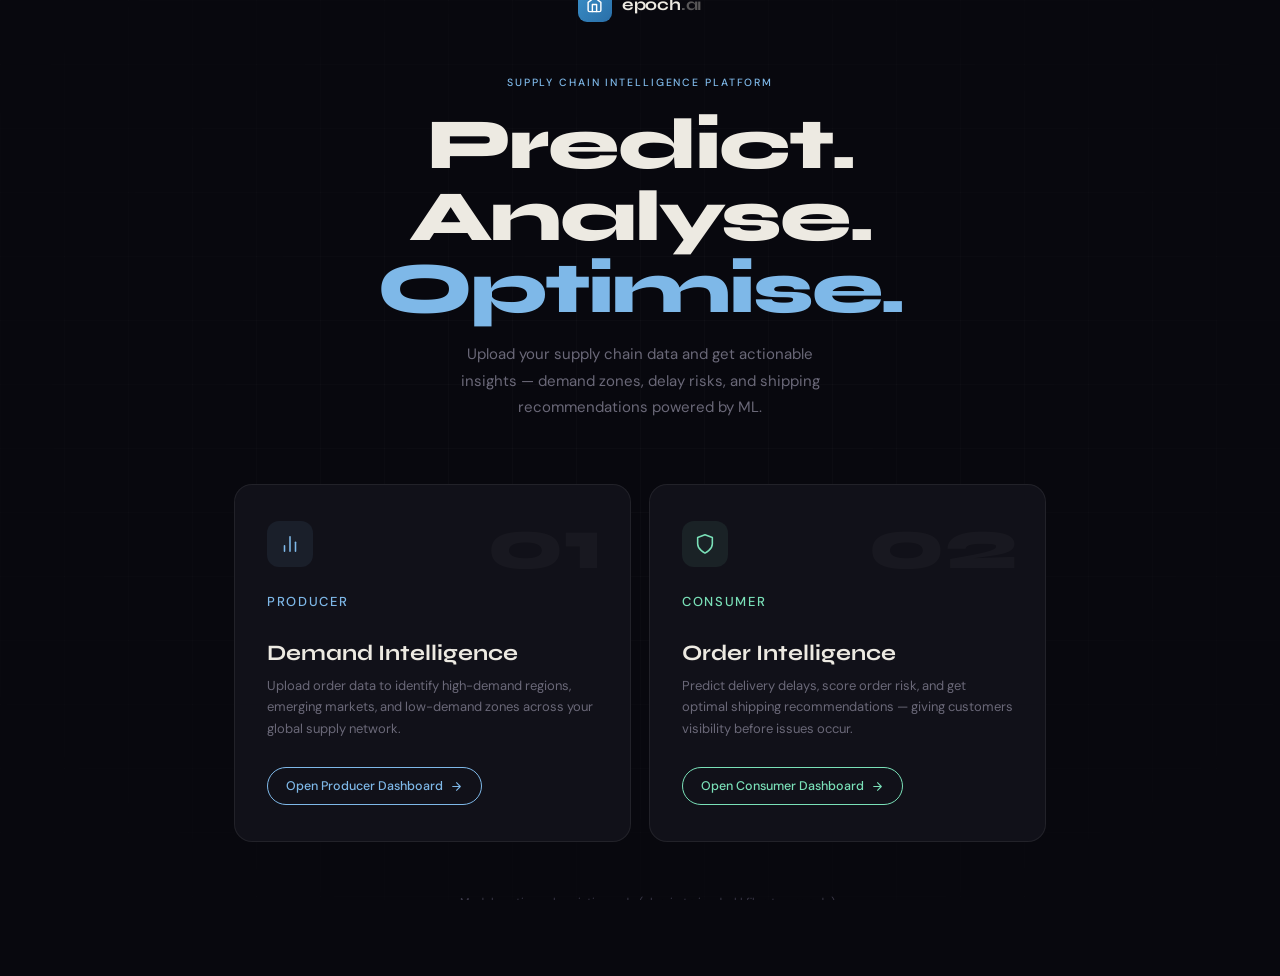
==== frontend/index.html @ 40a0a7fb "Initial commit" ====
<!DOCTYPE html>
<html lang="en">
<head>
<meta charset="UTF-8"/>
<meta name="viewport" content="width=device-width,initial-scale=1.0"/>
<title>epoch — Supply Chain Intelligence</title>
<link rel="stylesheet" href="styles.css"/>
<style>
  /* Landing-specific overrides */
  body{display:flex;align-items:center;justify-content:center;min-height:100vh}

  .grid-bg{
    position:fixed;inset:0;pointer-events:none;
    background-image:
      linear-gradient(rgba(255,255,255,0.02) 1px,transparent 1px),
      linear-gradient(90deg,rgba(255,255,255,0.02) 1px,transparent 1px);
    background-size:64px 64px;
    mask-image:radial-gradient(ellipse 80% 80% at 50% 45%,black 15%,transparent 100%);
  }

  .wrap{
    position:relative;z-index:1;
    display:flex;flex-direction:column;align-items:center;
    padding:64px 24px;width:100%;max-width:860px;
  }

  .logo{
    display:flex;align-items:center;gap:10px;margin-bottom:52px;
  }
  .logo-mark{
    width:34px;height:34px;border-radius:9px;
    background:linear-gradient(135deg,#3A8FC8,#2A6FA8);
    display:flex;align-items:center;justify-content:center;
  }
  .logo-mark svg{width:17px;height:17px;stroke:#fff;stroke-width:2}
  .logo-name{font-family:'Syne',sans-serif;font-size:17px;font-weight:700;letter-spacing:-.01em}
  .logo-name span{opacity:.35}

  .hero-eyebrow{
    font-size:10.5px;font-weight:500;letter-spacing:.18em;text-transform:uppercase;
    color:var(--P);margin-bottom:18px;text-align:center;
  }
  .hero-title{
    font-family:'Syne',sans-serif;font-size:clamp(40px,7vw,72px);
    font-weight:800;line-height:1.0;text-align:center;
    letter-spacing:-.03em;margin-bottom:16px;
  }
  .hero-title em{font-style:normal;color:var(--P)}
  .hero-sub{
    font-size:15px;color:var(--muted);text-align:center;
    max-width:400px;line-height:1.75;margin-bottom:64px;
  }

  /* Portal cards */
  .portals{display:grid;grid-template-columns:1fr 1fr;gap:18px;width:100%}
  @media(max-width:580px){.portals{grid-template-columns:1fr}}

  .portal{
    position:relative;cursor:pointer;
    border:1px solid var(--border);border-radius:var(--radius-lg);
    background:var(--surface);padding:36px 32px;overflow:hidden;
    transition:transform .3s cubic-bezier(.22,1,.36,1),border-color .25s;
    text-align:left;
  }
  .portal::after{
    content:'';position:absolute;inset:0;border-radius:var(--radius-lg);
    opacity:0;transition:opacity .25s;
  }
  .portal.P::after{background:var(--P-glow)}
  .portal.C::after{background:var(--C-glow)}
  .portal:hover{transform:translateY(-4px)}
  .portal.P:hover{border-color:var(--P-border)}
  .portal.C:hover{border-color:var(--C-border)}
  .portal:hover::after{opacity:1}

  .portal-num{
    position:absolute;top:24px;right:28px;
    font-family:'Syne',sans-serif;font-size:72px;font-weight:800;
    line-height:1;opacity:.03;pointer-events:none;user-select:none;
  }
  .portal-icon{
    width:46px;height:46px;border-radius:12px;
    display:flex;align-items:center;justify-content:center;margin-bottom:24px;
  }
  .P .portal-icon{background:var(--P-glow)}
  .C .portal-icon{background:var(--C-glow)}
  .portal-icon svg{width:22px;height:22px}
  .P .portal-icon svg{stroke:var(--P)}
  .C .portal-icon svg{stroke:var(--C)}

  .portal-tag{
    font-size:10px;font-weight:500;letter-spacing:.13em;
    text-transform:uppercase;margin-bottom:8px;
  }
  .P .portal-tag{color:var(--P)}
  .C .portal-tag{color:var(--C)}

  .portal h3{
    font-family:'Syne',sans-serif;font-size:22px;font-weight:700;
    margin-bottom:10px;color:var(--text);
  }
  .portal p{font-size:13px;color:var(--muted);line-height:1.65;margin-bottom:28px}

  .portal-cta{
    display:inline-flex;align-items:center;gap:7px;
    font-size:12.5px;font-weight:500;padding:8px 18px;
    border-radius:100px;border:1px solid;
    transition:background .15s,color .15s;
  }
  .P .portal-cta{border-color:var(--P);color:var(--P)}
  .P .portal-cta:hover{background:var(--P);color:#08080E}
  .C .portal-cta{border-color:var(--C);color:var(--C)}
  .C .portal-cta:hover{background:var(--C);color:#08080E}
  .portal-cta svg{width:13px;height:13px;stroke:currentColor}

  /* Status pill */
  .status-row{
    display:flex;align-items:center;gap:8px;margin-top:52px;
    font-size:11.5px;color:var(--faint);
  }
  .status-dot{width:6px;height:6px;border-radius:50%;background:#7AE0B8;animation:pulse 2s infinite}
  @keyframes pulse{0%,100%{opacity:1}50%{opacity:.4}}
</style>
</head>
<body>
<div class="grid-bg"></div>
<div class="wrap">

  <div class="logo">
    <div class="logo-mark">
      <svg viewBox="0 0 24 24" fill="none" stroke-width="2" stroke-linecap="round" stroke-linejoin="round">
        <path d="M3 9l9-7 9 7v11a2 2 0 0 1-2 2H5a2 2 0 0 1-2-2z"/>
        <polyline points="9 22 9 12 15 12 15 22"/>
      </svg>
    </div>
    <div class="logo-name">epoch<span>.ai</span></div>
  </div>

  <p class="hero-eyebrow">Supply Chain Intelligence Platform</p>
  <h1 class="hero-title">Predict.<br/>Analyse.<br/><em>Optimise.</em></h1>
  <p class="hero-sub">Upload your supply chain data and get actionable insights — demand zones, delay risks, and shipping recommendations powered by ML.</p>

  <div class="portals">
    <!-- Producer Portal -->
    <div class="portal P" onclick="window.location='/producer'">
      <span class="portal-num">01</span>
      <div class="portal-icon">
        <svg viewBox="0 0 24 24" fill="none" stroke-width="1.7" stroke-linecap="round" stroke-linejoin="round">
          <line x1="18" y1="20" x2="18" y2="10"/><line x1="12" y1="20" x2="12" y2="4"/>
          <line x1="6" y1="20" x2="6" y2="14"/>
        </svg>
      </div>
      <p class="portal-tag">Producer</p>
      <h3>Demand Intelligence</h3>
      <p>Upload order data to identify high-demand regions, emerging markets, and low-demand zones across your global supply network.</p>
      <div class="portal-cta">
        Open Producer Dashboard
        <svg viewBox="0 0 24 24" fill="none" stroke-width="2" stroke-linecap="round" stroke-linejoin="round"><path d="M5 12h14M12 5l7 7-7 7"/></svg>
      </div>
    </div>

    <!-- Consumer Portal -->
    <div class="portal C" onclick="window.location='/consumer'">
      <span class="portal-num">02</span>
      <div class="portal-icon">
        <svg viewBox="0 0 24 24" fill="none" stroke-width="1.7" stroke-linecap="round" stroke-linejoin="round">
          <path d="M12 22s8-4 8-10V5l-8-3-8 3v7c0 6 8 10 8 10z"/>
        </svg>
      </div>
      <p class="portal-tag">Consumer</p>
      <h3>Order Intelligence</h3>
      <p>Predict delivery delays, score order risk, and get optimal shipping recommendations — giving customers visibility before issues occur.</p>
      <div class="portal-cta">
        Open Consumer Dashboard
        <svg viewBox="0 0 24 24" fill="none" stroke-width="2" stroke-linecap="round" stroke-linejoin="round"><path d="M5 12h14M12 5l7 7-7 7"/></svg>
      </div>
    </div>
  </div>

  <div class="status-row">
    <span class="status-dot"></span>
    Models active — heuristic mode (plug in trained .pkl files to upgrade)
  </div>
</div>
</body>
</html>
---- frontend/styles.css ----
/* epoch/frontend/styles.css */

@import url('https://fonts.googleapis.com/css2?family=Syne:wght@400;700;800&family=DM+Sans:ital,wght@0,300;0,400;0,500;1,400&family=JetBrains+Mono:wght@400;500&display=swap');

*,*::before,*::after{box-sizing:border-box;margin:0;padding:0}

:root{
  --bg:         #08080E;
  --surface:    #111119;
  --surface2:   #191923;
  --surface3:   #21212E;
  --border:     rgba(255,255,255,0.07);
  --border-md:  rgba(255,255,255,0.12);
  --text:       #EDEAE2;
  --muted:      #6A6878;
  --faint:      #3A3848;

  /* Producer accent — electric blue */
  --P:          #7EB8E8;
  --P-glow:     rgba(126,184,232,0.08);
  --P-border:   rgba(126,184,232,0.25);

  /* Consumer accent — mint green */
  --C:          #7AE0B8;
  --C-glow:     rgba(122,224,184,0.08);
  --C-border:   rgba(122,224,184,0.25);

  /* Zone colours */
  --high:       #7AE0B8;
  --high-bg:    rgba(122,224,184,0.10);
  --emerging:   #E8C97A;
  --emerging-bg:rgba(232,201,122,0.10);
  --low:        #E87A7A;
  --low-bg:     rgba(232,122,122,0.10);

  /* Risk tiers */
  --critical:   #FF6B6B;
  --risk-high:  #E8A07A;
  --risk-med:   #E8D07A;
  --risk-low:   #7AE0B8;

  --font:       'DM Sans', sans-serif;
  --font-head:  'Syne', sans-serif;
  --font-mono:  'JetBrains Mono', monospace;

  --radius:     12px;
  --radius-lg:  18px;
  --radius-sm:  8px;
}

html,body{height:100%;font-family:var(--font);background:var(--bg);color:var(--text);overflow-x:hidden;font-size:15px;line-height:1.6}

/* ── Typography ── */
h1,h2,h3,h4{font-family:var(--font-head);font-weight:700;line-height:1.1}
h1{font-size:clamp(32px,5vw,52px);letter-spacing:-.03em}
h2{font-size:24px;letter-spacing:-.02em}
h3{font-size:18px}
h4{font-size:14px;font-weight:500;font-family:var(--font)}
p{color:var(--muted);line-height:1.7}
code,pre{font-family:var(--font-mono)}

/* ── Layout ── */
.layout{display:flex;min-height:100vh}

.sidebar{
  width:240px;flex-shrink:0;
  background:var(--surface);border-right:1px solid var(--border);
  display:flex;flex-direction:column;
  padding:24px 0 28px;
  position:sticky;top:0;height:100vh;overflow-y:auto;
}

.main{flex:1;padding:48px 48px 64px;overflow-y:auto;max-width:1200px}

/* ── Sidebar internals ── */
.sb-logo{
  display:flex;align-items:center;gap:10px;
  padding:0 20px 24px;border-bottom:1px solid var(--border);margin-bottom:20px;
}
.sb-logo .mark{
  width:30px;height:30px;border-radius:8px;
  display:flex;align-items:center;justify-content:center;flex-shrink:0;
}
.sb-logo .mark svg{width:16px;height:16px;stroke:#fff}
.sb-logo .name{font-family:var(--font-head);font-size:15px;font-weight:700}
.sb-logo .name span{opacity:.45}

.sb-section{padding:0 12px;margin-bottom:4px}
.sb-label{font-size:10px;letter-spacing:.12em;text-transform:uppercase;color:var(--muted);padding:0 8px;margin-bottom:4px;margin-top:16px}
.nav-item{
  display:flex;align-items:center;gap:10px;
  padding:8px;border-radius:var(--radius-sm);cursor:pointer;
  font-size:13.5px;color:var(--muted);transition:all .15s;
}
.nav-item svg{width:15px;height:15px;flex-shrink:0;stroke:currentColor}
.nav-item:hover{background:var(--surface2);color:var(--text)}
.nav-item.active{background:var(--surface2);color:var(--text)}

.sb-footer{
  margin-top:auto;padding:16px 20px 0;
  border-top:1px solid var(--border);
  font-size:11px;color:var(--faint);
}

/* ── Back button ── */
.back-btn{
  position:fixed;top:20px;left:20px;z-index:200;
  display:flex;align-items:center;gap:6px;
  font-size:12px;font-weight:500;color:var(--muted);
  background:var(--surface);border:1px solid var(--border);
  border-radius:100px;padding:6px 14px;cursor:pointer;
  text-decoration:none;transition:color .15s,border-color .15s;
}
.back-btn:hover{color:var(--text);border-color:var(--border-md)}
.back-btn svg{width:13px;height:13px;stroke:currentColor}

/* ── Page header ── */
.page-header{margin-bottom:36px}
.eyebrow{
  font-size:10px;font-weight:500;letter-spacing:.16em;
  text-transform:uppercase;margin-bottom:10px;
}
.page-header p{font-size:14px;margin-top:6px}

/* ── Stat cards ── */
.stats-row{display:grid;grid-template-columns:repeat(auto-fit,minmax(150px,1fr));gap:14px;margin-bottom:32px}
.stat-card{
  background:var(--surface);border:1px solid var(--border);
  border-radius:var(--radius);padding:18px 20px;
}
.stat-card .label{font-size:11px;color:var(--muted);margin-bottom:8px;text-transform:uppercase;letter-spacing:.08em}
.stat-card .value{font-family:var(--font-head);font-size:28px;font-weight:700}

/* ── Section heading ── */
.section-head{
  font-family:var(--font-head);font-size:13px;font-weight:700;
  letter-spacing:.08em;text-transform:uppercase;color:var(--muted);
  margin-bottom:14px;display:flex;align-items:center;gap:10px;
}
.section-head::after{content:'';flex:1;height:1px;background:var(--border)}

/* ── Upload zone ── */
.upload-zone{
  border:1.5px dashed var(--border-md);border-radius:var(--radius-lg);
  padding:48px 32px;text-align:center;cursor:pointer;
  transition:border-color .2s,background .2s;margin-bottom:28px;
  background:var(--surface);
}
.upload-zone:hover,.upload-zone.drag{border-color:var(--P);background:var(--P-glow)}
.upload-zone.consumer:hover,.upload-zone.consumer.drag{border-color:var(--C);background:var(--C-glow)}
.upload-zone .upload-icon{width:44px;height:44px;margin:0 auto 14px;opacity:.4}
.upload-zone h4{font-size:14px;font-weight:500;color:var(--text);margin-bottom:6px}
.upload-zone p{font-size:12px}
.upload-zone input{display:none}

/* ── Buttons ── */
.btn{
  display:inline-flex;align-items:center;gap:8px;
  padding:9px 20px;border-radius:100px;font-size:13px;font-weight:500;
  border:1px solid;cursor:pointer;font-family:var(--font);transition:all .15s;
  text-decoration:none;
}
.btn-producer{border-color:var(--P);color:var(--P);background:transparent}
.btn-producer:hover{background:var(--P);color:#08080E}
.btn-consumer{border-color:var(--C);color:var(--C);background:transparent}
.btn-consumer:hover{background:var(--C);color:#08080E}
.btn svg{width:14px;height:14px;stroke:currentColor}

/* ── Filter bar ── */
.filter-bar{display:flex;align-items:center;gap:10px;margin-bottom:16px;flex-wrap:wrap}
.filter-btn{
  padding:5px 14px;border-radius:100px;font-size:12px;font-weight:500;
  border:1px solid var(--border);background:transparent;color:var(--muted);
  cursor:pointer;transition:all .15s;font-family:var(--font);
}
.filter-btn:hover{border-color:var(--border-md);color:var(--text)}
.filter-btn.active{border-color:var(--P);color:var(--P);background:var(--P-glow)}
.filter-btn.active.consumer{border-color:var(--C);color:var(--C);background:var(--C-glow)}

/* ── Table ── */
.table-wrap{overflow-x:auto;border-radius:var(--radius-lg);border:1px solid var(--border)}
table{width:100%;border-collapse:collapse;font-size:13px}
thead{background:var(--surface2)}
thead th{
  padding:12px 16px;text-align:left;font-size:10.5px;font-weight:500;
  letter-spacing:.09em;text-transform:uppercase;color:var(--muted);
  white-space:nowrap;
}
tbody tr{border-top:1px solid var(--border);transition:background .1s}
tbody tr:hover{background:var(--surface2)}
tbody td{padding:11px 16px;color:var(--text);white-space:nowrap}
.td-muted{color:var(--muted)}
.td-mono{font-family:var(--font-mono);font-size:12px}

/* ── Zone / Risk badges ── */
.badge{
  display:inline-flex;align-items:center;gap:5px;
  font-size:11px;font-weight:500;padding:3px 10px;border-radius:100px;
  white-space:nowrap;
}
.badge-high    {background:var(--high-bg);color:var(--high)}
.badge-emerging{background:var(--emerging-bg);color:var(--emerging)}
.badge-low     {background:var(--low-bg);color:var(--low)}
.badge-critical{background:rgba(255,107,107,.12);color:var(--critical)}
.badge-risk-high{background:rgba(232,160,122,.12);color:var(--risk-high)}
.badge-risk-med {background:rgba(232,208,122,.12);color:var(--risk-med)}
.badge-risk-low {background:var(--high-bg);color:var(--high)}
.badge::before{content:'';width:5px;height:5px;border-radius:50%;background:currentColor;flex-shrink:0}

/* ── Score bar ── */
.score-bar{display:flex;align-items:center;gap:8px}
.bar-track{flex:1;height:4px;background:var(--surface3);border-radius:2px;min-width:60px}
.bar-fill{height:100%;border-radius:2px;transition:width .4s}
.score-num{font-family:var(--font-mono);font-size:12px;color:var(--muted);min-width:36px;text-align:right}

/* ── Progress / loading ── */
.loader{
  display:flex;flex-direction:column;align-items:center;
  justify-content:center;padding:64px 0;gap:14px;
}
.spinner{
  width:32px;height:32px;border:2px solid var(--border);
  border-top-color:var(--P);border-radius:50%;
  animation:spin .8s linear infinite;
}
.spinner.consumer{border-top-color:var(--C)}
@keyframes spin{to{transform:rotate(360deg)}}
.loader p{font-size:13px}

/* ── Empty state ── */
.empty{
  text-align:center;padding:64px 32px;
  border:1.5px dashed var(--border);border-radius:var(--radius-lg);
}
.empty svg{width:40px;height:40px;stroke:var(--faint);margin:0 auto 16px}
.empty h4{font-size:15px;color:var(--muted);margin-bottom:6px;font-family:var(--font)}

/* ── Toast ── */
#toast{
  position:fixed;bottom:24px;right:24px;z-index:999;
  background:var(--surface2);border:1px solid var(--border-md);
  border-radius:var(--radius);padding:12px 18px;font-size:13px;
  display:none;max-width:320px;
}
#toast.error{border-color:rgba(232,122,122,.4);color:var(--low)}
#toast.show{display:block;animation:fadeUp .25s ease}
@keyframes fadeUp{from{opacity:0;transform:translateY(8px)}to{opacity:1;transform:translateY(0)}}

/* ── Responsive ── */
@media(max-width:768px){
  .sidebar{display:none}
  .main{padding:80px 20px 48px}
  .stats-row{grid-template-columns:1fr 1fr}
}
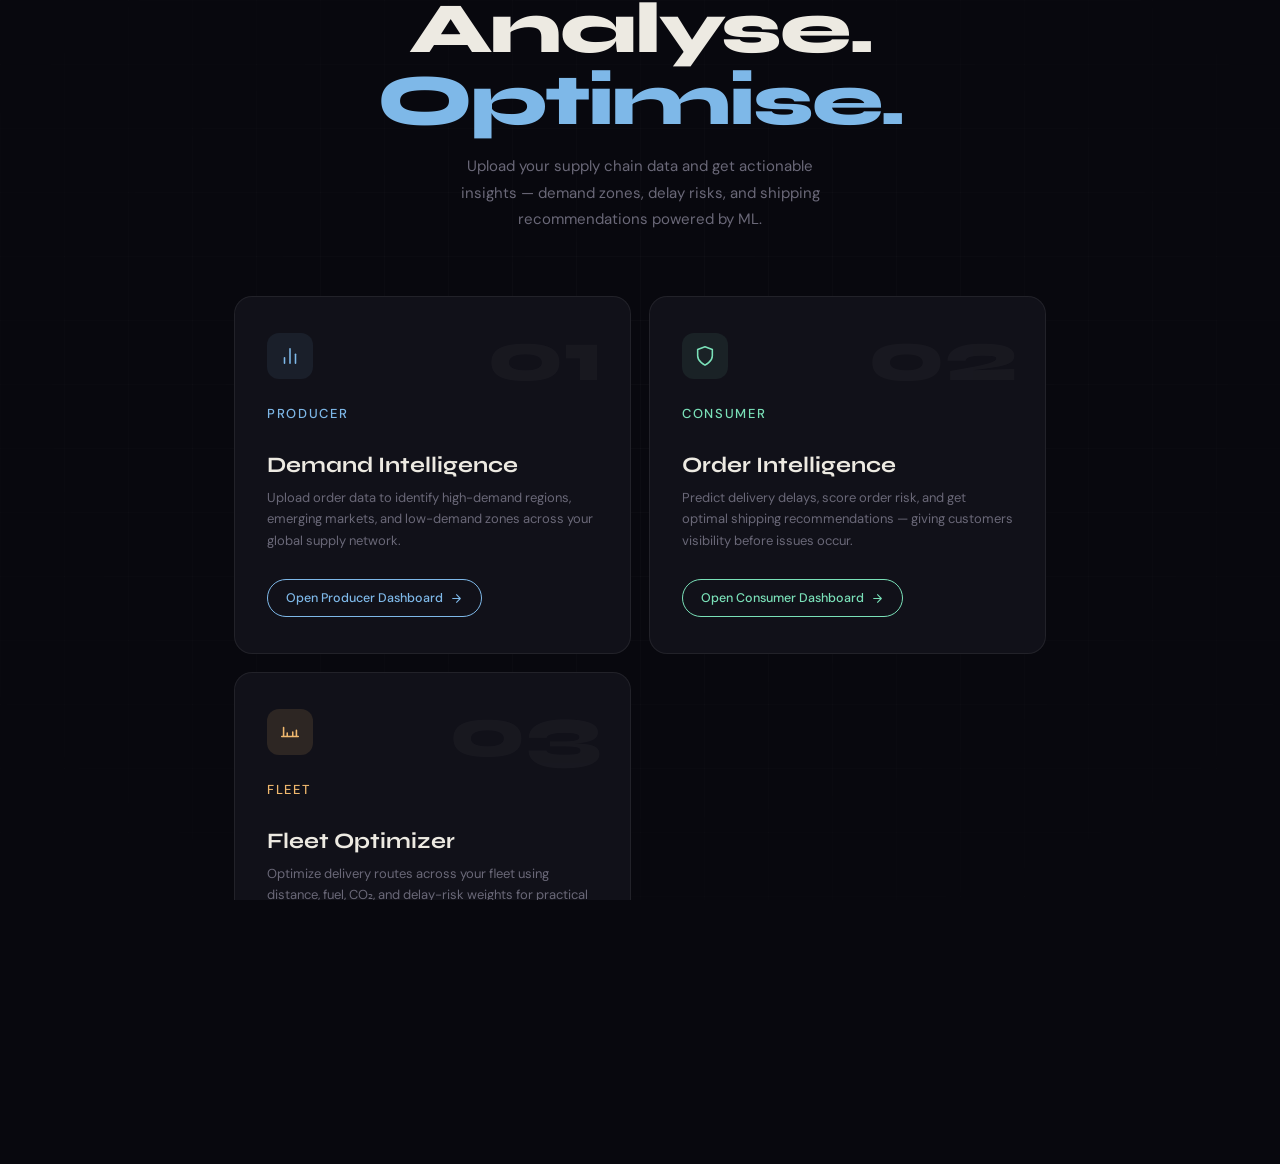
==== commit a7ef684f: "first merge" ====
--- a/frontend/index.html
+++ b/frontend/index.html
@@ -68,9 +68,11 @@
   }
   .portal.P::after{background:var(--P-glow)}
   .portal.C::after{background:var(--C-glow)}
+  .portal.F::after{background:rgba(240,184,110,0.12)}
   .portal:hover{transform:translateY(-4px)}
   .portal.P:hover{border-color:var(--P-border)}
   .portal.C:hover{border-color:var(--C-border)}
+  .portal.F:hover{border-color:rgba(240,184,110,0.35)}
   .portal:hover::after{opacity:1}
 
   .portal-num{
@@ -84,9 +86,11 @@
   }
   .P .portal-icon{background:var(--P-glow)}
   .C .portal-icon{background:var(--C-glow)}
+  .F .portal-icon{background:rgba(240,184,110,0.12)}
   .portal-icon svg{width:22px;height:22px}
   .P .portal-icon svg{stroke:var(--P)}
   .C .portal-icon svg{stroke:var(--C)}
+  .F .portal-icon svg{stroke:#F0B86E}
 
   .portal-tag{
     font-size:10px;font-weight:500;letter-spacing:.13em;
@@ -94,6 +98,7 @@
   }
   .P .portal-tag{color:var(--P)}
   .C .portal-tag{color:var(--C)}
+  .F .portal-tag{color:#F0B86E}
 
   .portal h3{
     font-family:'Syne',sans-serif;font-size:22px;font-weight:700;
@@ -111,6 +116,8 @@
   .P .portal-cta:hover{background:var(--P);color:#08080E}
   .C .portal-cta{border-color:var(--C);color:var(--C)}
   .C .portal-cta:hover{background:var(--C);color:#08080E}
+  .F .portal-cta{border-color:#F0B86E;color:#F0B86E}
+  .F .portal-cta:hover{background:#F0B86E;color:#08080E}
   .portal-cta svg{width:13px;height:13px;stroke:currentColor}
 
   /* Status pill */
@@ -175,6 +182,23 @@
         <svg viewBox="0 0 24 24" fill="none" stroke-width="2" stroke-linecap="round" stroke-linejoin="round"><path d="M5 12h14M12 5l7 7-7 7"/></svg>
       </div>
     </div>
+
+    <!-- Fleet Optimizer Portal -->
+    <div class="portal F" onclick="window.location='/fleet'">
+      <span class="portal-num">03</span>
+      <div class="portal-icon">
+        <svg viewBox="0 0 24 24" fill="none" stroke-width="1.7" stroke-linecap="round" stroke-linejoin="round">
+          <path d="M3 17h18M5 17V7m14 10V10M9 17V13m6 4v-5"/>
+        </svg>
+      </div>
+      <p class="portal-tag">Fleet</p>
+      <h3>Fleet Optimizer</h3>
+      <p>Optimize delivery routes across your fleet using distance, fuel, CO₂, and delay-risk weights for practical multi-objective planning.</p>
+      <div class="portal-cta">
+        Open Fleet Optimizer
+        <svg viewBox="0 0 24 24" fill="none" stroke-width="2" stroke-linecap="round" stroke-linejoin="round"><path d="M5 12h14M12 5l7 7-7 7"/></svg>
+      </div>
+    </div>
   </div>
 
   <div class="status-row">
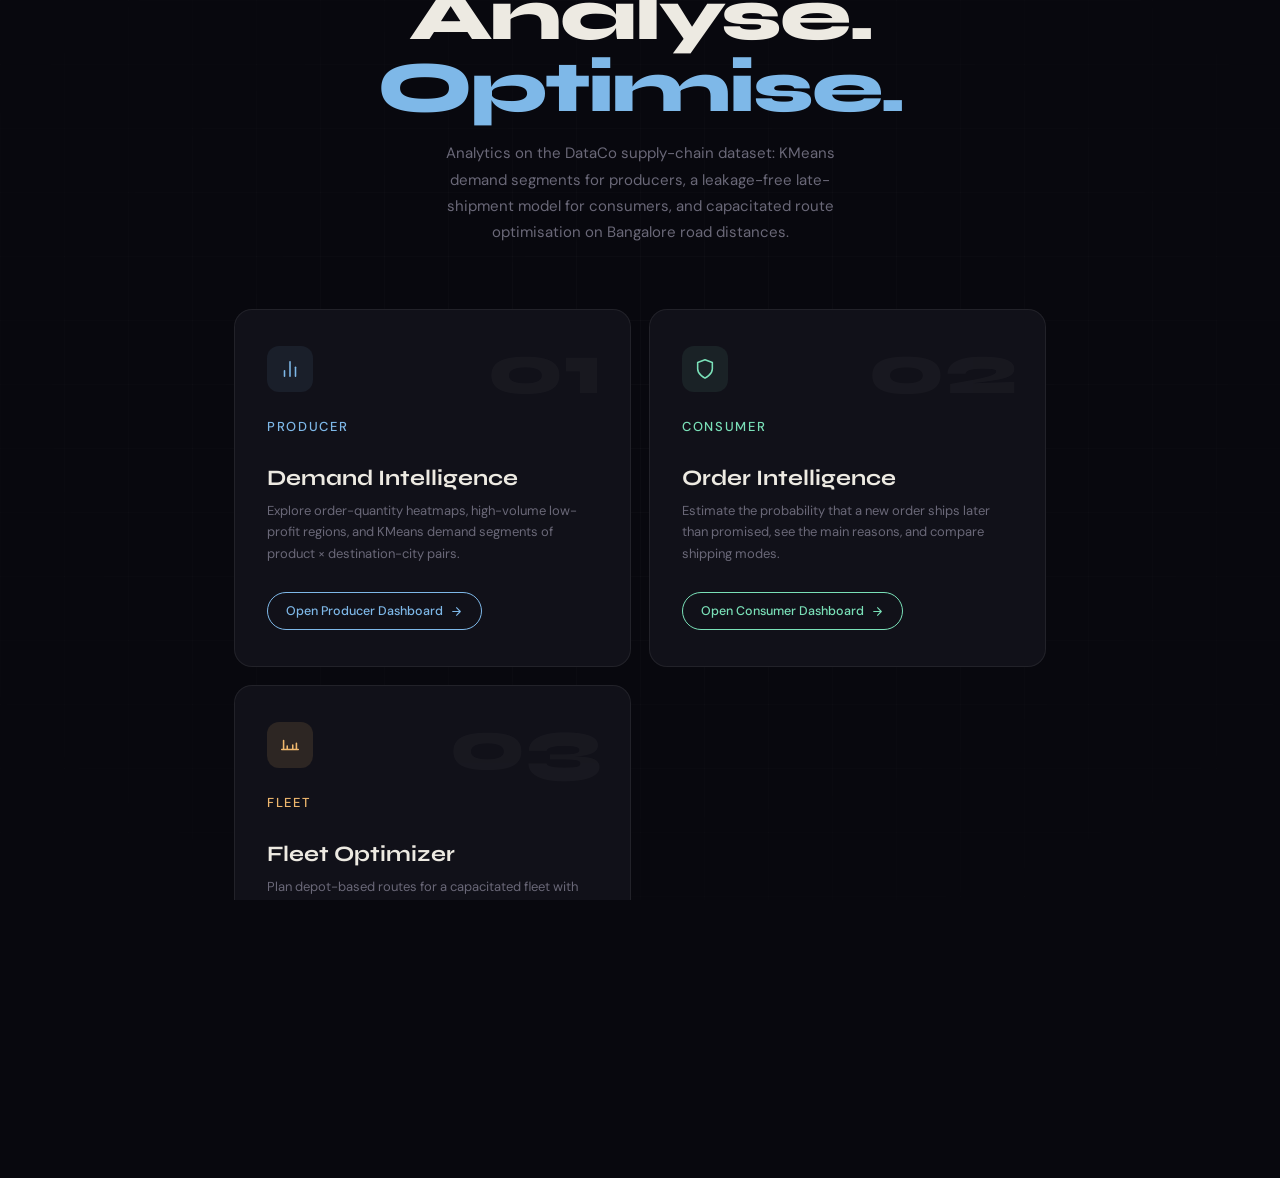
==== commit 98d790ba: "Tasks 5-7: leakage-free delay model, KMeans demand segments, new consumer/producer/fleet UI Consumer" ====
--- a/frontend/index.html
+++ b/frontend/index.html
@@ -145,7 +145,7 @@
 
   <p class="hero-eyebrow">Supply Chain Intelligence Platform</p>
   <h1 class="hero-title">Predict.<br/>Analyse.<br/><em>Optimise.</em></h1>
-  <p class="hero-sub">Upload your supply chain data and get actionable insights — demand zones, delay risks, and shipping recommendations powered by ML.</p>
+  <p class="hero-sub">Analytics on the DataCo supply-chain dataset: KMeans demand segments for producers, a leakage-free late-shipment model for consumers, and capacitated route optimisation on Bangalore road distances.</p>
 
   <div class="portals">
     <!-- Producer Portal -->
@@ -159,7 +159,7 @@
       </div>
       <p class="portal-tag">Producer</p>
       <h3>Demand Intelligence</h3>
-      <p>Upload order data to identify high-demand regions, emerging markets, and low-demand zones across your global supply network.</p>
+      <p>Explore order-quantity heatmaps, high-volume low-profit regions, and KMeans demand segments of product × destination-city pairs.</p>
       <div class="portal-cta">
         Open Producer Dashboard
         <svg viewBox="0 0 24 24" fill="none" stroke-width="2" stroke-linecap="round" stroke-linejoin="round"><path d="M5 12h14M12 5l7 7-7 7"/></svg>
@@ -176,7 +176,7 @@
       </div>
       <p class="portal-tag">Consumer</p>
       <h3>Order Intelligence</h3>
-      <p>Predict delivery delays, score order risk, and get optimal shipping recommendations — giving customers visibility before issues occur.</p>
+      <p>Estimate the probability that a new order ships later than promised, see the main reasons, and compare shipping modes.</p>
       <div class="portal-cta">
         Open Consumer Dashboard
         <svg viewBox="0 0 24 24" fill="none" stroke-width="2" stroke-linecap="round" stroke-linejoin="round"><path d="M5 12h14M12 5l7 7-7 7"/></svg>
@@ -193,7 +193,7 @@
       </div>
       <p class="portal-tag">Fleet</p>
       <h3>Fleet Optimizer</h3>
-      <p>Optimize delivery routes across your fleet using distance, fuel, CO₂, and delay-risk weights for practical multi-objective planning.</p>
+      <p>Plan depot-based routes for a capacitated fleet with greedy, a genetic algorithm or OR-Tools, compared against greedy and order-as-received routes.</p>
       <div class="portal-cta">
         Open Fleet Optimizer
         <svg viewBox="0 0 24 24" fill="none" stroke-width="2" stroke-linecap="round" stroke-linejoin="round"><path d="M5 12h14M12 5l7 7-7 7"/></svg>
@@ -203,8 +203,19 @@
 
   <div class="status-row">
     <span class="status-dot"></span>
-    Models active — heuristic mode (plug in trained .pkl files to upgrade)
+    <span id="status-text">Checking backend…</span>
   </div>
 </div>
+<script>
+  fetch("/api/health").then((r) => r.json()).then((h) => {
+    const a = h.artifacts || {};
+    const mark = (ok, label) => `${label} ${ok ? "ready" : "missing"}`;
+    document.getElementById("status-text").textContent = [
+      mark(a.delay_model, "late-shipment model"),
+      mark(a.demand_segments, "demand segments"),
+      mark(a.road_graph, "road graph"),
+    ].join(" · ") + (a.delay_model && a.demand_segments && a.road_graph ? "" : " (see README: training scripts)");
+  }).catch(() => { document.getElementById("status-text").textContent = "Backend not reachable"; });
+</script>
 </body>
 </html>
--- a/frontend/styles.css
+++ b/frontend/styles.css
@@ -70,7 +70,7 @@
   position:sticky;top:0;height:100vh;overflow-y:auto;
 }
 
-.main{flex:1;padding:48px 48px 64px;overflow-y:auto;max-width:1200px}
+.main{flex:1;display:flex;flex-direction:column;padding:48px 48px 64px;overflow-y:auto;max-width:1200px}
 
 /* ── Sidebar internals ── */
 .sb-logo{
@@ -104,14 +104,23 @@
 
 /* ── Back button ── */
 .back-btn{
-  position:fixed;top:20px;left:20px;z-index:200;
-  display:flex;align-items:center;gap:6px;
+  position:sticky;top:18px;left:0;z-index:40;
+  display:inline-flex;align-items:center;gap:8px;
+  align-self:flex-start;
+  margin:2px 0 18px;
   font-size:12px;font-weight:500;color:var(--muted);
-  background:var(--surface);border:1px solid var(--border);
-  border-radius:100px;padding:6px 14px;cursor:pointer;
-  text-decoration:none;transition:color .15s,border-color .15s;
-}
-.back-btn:hover{color:var(--text);border-color:var(--border-md)}
+  background:rgba(17,17,25,0.88);border:1px solid var(--border);
+  border-radius:999px;padding:8px 12px;cursor:pointer;
+  text-decoration:none;box-shadow:0 10px 24px rgba(0,0,0,0.28), inset 0 1px 0 rgba(255,255,255,0.03);
+  backdrop-filter:blur(12px);-webkit-backdrop-filter:blur(12px);
+  transition:transform .18s ease,color .18s ease,border-color .18s ease,background .18s ease,box-shadow .18s ease;
+}
+.back-btn:hover{
+  color:var(--text);border-color:var(--border-md);
+  background:var(--surface2);box-shadow:0 14px 30px rgba(0,0,0,0.34), inset 0 1px 0 rgba(255,255,255,0.04);
+  transform:translateY(-1px);
+}
+.back-btn:focus-visible{outline:none;border-color:var(--P-border);box-shadow:0 0 0 3px rgba(126,184,232,0.12)}
 .back-btn svg{width:13px;height:13px;stroke:currentColor}
 
 /* ── Page header ── */
@@ -250,5 +259,6 @@
 @media(max-width:768px){
   .sidebar{display:none}
   .main{padding:80px 20px 48px}
+  .back-btn{position:fixed;top:14px;left:14px;margin:0;z-index:60}
   .stats-row{grid-template-columns:1fr 1fr}
 }
